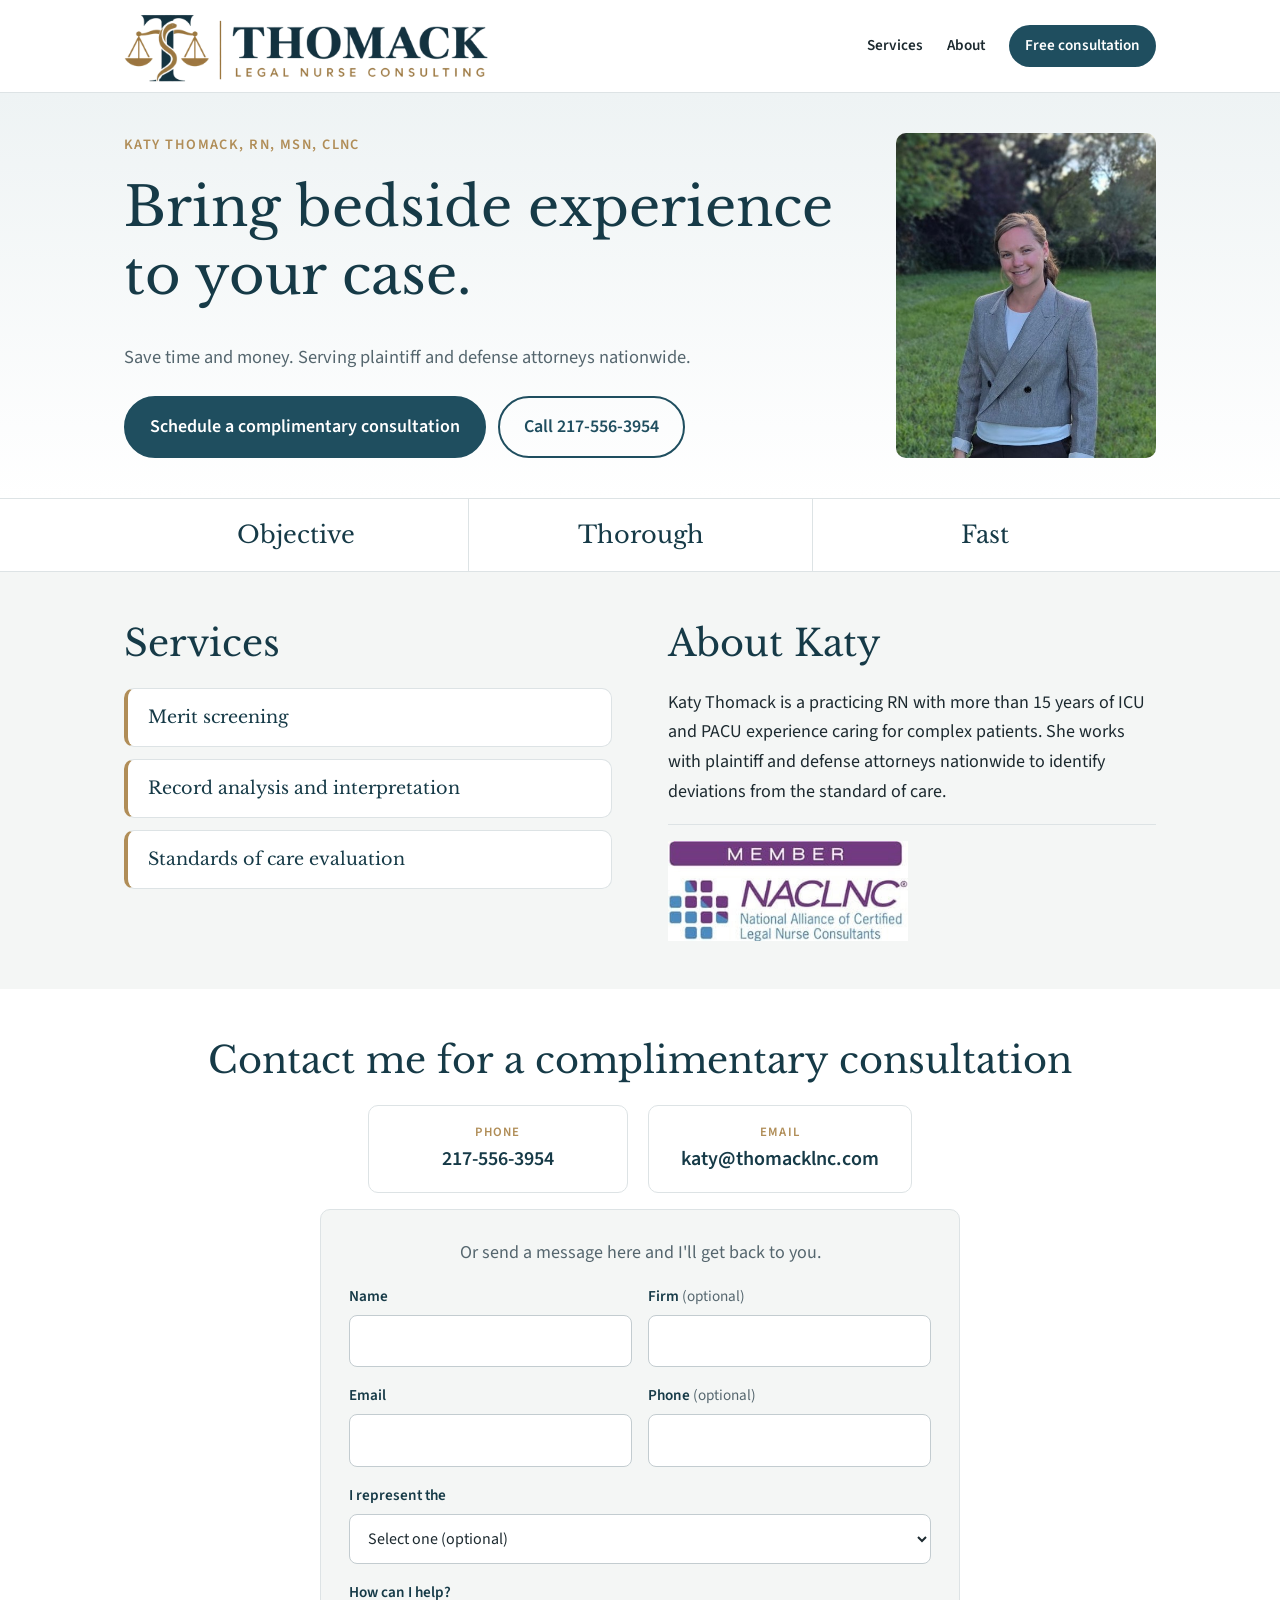
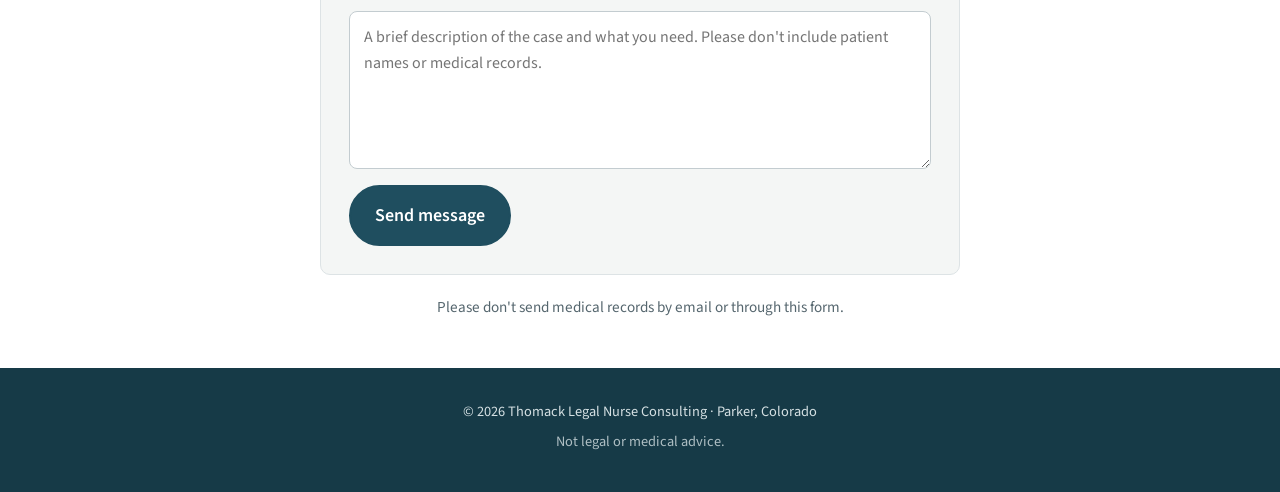
==== index.html @ 0034bd4a "Add contact form (Netlify Forms) with thank-you page Co-Authored-By: Claude Opus 5.5 <noreply@anthro" ====
<!doctype html>
<html lang="en">
<head>
  <meta charset="utf-8">
  <meta name="viewport" content="width=device-width, initial-scale=1">
  <title>Thomack Legal Nurse Consulting | Parker, CO</title>
  <meta name="description" content="Katy Thomack, RN, MSN, CLNC. Legal nurse consulting for plaintiff and defense attorneys nationwide. Merit screening, record analysis and interpretation, and standards of care evaluation.">
  <link rel="icon" href="images/favicon.png" type="image/png">
  <link rel="apple-touch-icon" href="images/apple-touch-icon.png">
  <link rel="preconnect" href="https://fonts.googleapis.com">
  <link rel="preconnect" href="https://fonts.gstatic.com" crossorigin>
  <link href="https://fonts.googleapis.com/css2?family=Libre+Baskerville:wght@400;700&family=Source+Sans+3:wght@400;600&display=swap" rel="stylesheet">
  <link rel="stylesheet" href="styles.css">
</head>
<body>

  <header class="site-header">
    <div class="container header-inner">
      <a href="#top" class="wordmark">
        <img src="images/logo.png" alt="Thomack Legal Nurse Consulting" width="1000" height="198">
      </a>
      <nav class="nav" aria-label="Main">
        <a href="#services">Services</a>
        <a href="#about">About</a>
        <a href="#contact" class="nav-cta">Free consultation</a>
      </nav>
    </div>
  </header>

  <main id="top">

    <section class="hero">
      <div class="container hero-grid">
        <div class="hero-text">
          <p class="eyebrow">Katy Thomack, RN, MSN, CLNC</p>
          <h1>Bring bedside experience to your case.</h1>
          <p class="lead">Save time and money. Serving plaintiff and defense attorneys nationwide.</p>
          <div class="hero-actions">
            <a href="#contact" class="btn btn-primary">Schedule a complimentary consultation</a>
            <a href="tel:+12175563954" class="btn btn-secondary">Call 217-556-3954</a>
          </div>
        </div>
        <img class="headshot" src="images/katy-thomack.jpg" alt="Katy Thomack, RN, MSN, CLNC" width="488" height="610">
      </div>
    </section>

    <section class="strengths" aria-label="Why work with me">
      <ul class="container strengths-list">
        <li>Objective</li>
        <li>Thorough</li>
        <li>Fast</li>
      </ul>
    </section>

    <section class="section section-alt">
      <div class="container info-grid">
        <div id="services">
          <h2 class="section-title">Services</h2>
          <ul class="services-list">
            <li>Merit screening</li>
            <li>Record analysis and interpretation</li>
            <li>Standards of care evaluation</li>
          </ul>
        </div>
        <div id="about">
          <h2 class="section-title">About Katy</h2>
          <p>
            Katy Thomack is a practicing RN with more than 15 years of ICU and PACU experience caring
            for complex patients. She works with plaintiff and defense attorneys nationwide to identify
            deviations from the standard of care.
          </p>
          <div class="membership">
            <a href="http://www.legalnurse.com/certified-legal-nurse-consultants/naclnc-association/naclnc-association-membership" target="_blank" rel="noopener">
              <img src="images/naclnc-member-seal.jpg" alt="Member, National Alliance of Certified Legal Nurse Consultants" width="314" height="130">
            </a>
          </div>
        </div>
      </div>
    </section>

    <section id="contact" class="section contact">
      <div class="container contact-inner">
        <h2 class="section-title">Contact me for a complimentary consultation</h2>
        <div class="contact-methods">
          <a href="tel:+12175563954" class="contact-item">
            <span class="contact-label">Phone</span>
            <span class="contact-value">217-556-3954</span>
          </a>
          <a href="mailto:katy@thomacklnc.com" class="contact-item">
            <span class="contact-label">Email</span>
            <span class="contact-value">katy@thomacklnc.com</span>
          </a>
        </div>

        <form class="contact-form" name="contact" method="POST" action="/thanks.html" data-netlify="true" netlify-honeypot="company-website">
          <input type="hidden" name="form-name" value="contact">
          <p class="form-hp" aria-hidden="true">
            <label>Leave this empty <input name="company-website" tabindex="-1" autocomplete="off"></label>
          </p>
          <p class="form-intro">Or send a message here and I'll get back to you.</p>
          <div class="form-row">
            <label>
              <span>Name</span>
              <input type="text" name="name" autocomplete="name" required>
            </label>
            <label>
              <span>Firm <em>(optional)</em></span>
              <input type="text" name="firm" autocomplete="organization">
            </label>
          </div>
          <div class="form-row">
            <label>
              <span>Email</span>
              <input type="email" name="email" autocomplete="email" required>
            </label>
            <label>
              <span>Phone <em>(optional)</em></span>
              <input type="tel" name="phone" autocomplete="tel">
            </label>
          </div>
          <label>
            <span>I represent the</span>
            <select name="side">
              <option value="">Select one (optional)</option>
              <option>Plaintiff</option>
              <option>Defense</option>
            </select>
          </label>
          <label>
            <span>How can I help?</span>
            <textarea name="message" rows="5" required placeholder="A brief description of the case and what you need. Please don't include patient names or medical records."></textarea>
          </label>
          <button type="submit" class="btn btn-primary">Send message</button>
        </form>

        <p class="note">Please don't send medical records by email or through this form.</p>
      </div>
    </section>

  </main>

  <footer class="site-footer">
    <div class="container">
      <p>&copy; 2026 Thomack Legal Nurse Consulting &middot; Parker, Colorado</p>
      <p class="disclaimer">Not legal or medical advice.</p>
    </div>
  </footer>

</body>
</html>
---- styles.css ----
:root {
  --ink: #1d2a30;
  --muted: #55666e;
  --brand: #1f4e5f;
  --brand-dark: #163a47;
  --accent: #b08d57;
  --bg: #ffffff;
  --bg-alt: #f4f6f5;
  --line: #dde3e5;
  --radius: 10px;
  --serif: "Libre Baskerville", Georgia, serif;
  --sans: "Source Sans 3", system-ui, -apple-system, "Segoe UI", sans-serif;
}

* { box-sizing: border-box; }

html { scroll-behavior: smooth; scroll-padding-top: 100px; }

body {
  margin: 0;
  background: var(--bg);
  color: var(--ink);
  font-family: var(--sans);
  font-size: 18px;
  line-height: 1.65;
}

img { max-width: 100%; height: auto; display: block; }

a { color: var(--brand); }

h1, h2, h3 {
  font-family: var(--serif);
  font-weight: 400;
  line-height: 1.25;
  margin: 0 0 0.6em;
}

.container {
  max-width: 1080px;
  margin: 0 auto;
  padding: 0 24px;
}

/* Header */
.site-header {
  position: sticky;
  top: 0;
  z-index: 10;
  background: rgba(255, 255, 255, 0.96);
  border-bottom: 1px solid var(--line);
}

.header-inner {
  display: flex;
  align-items: center;
  justify-content: space-between;
  gap: 16px;
  min-height: 68px;
}

.wordmark { display: block; padding: 10px 0; }
.wordmark img { height: 72px; width: auto; }

.nav { display: flex; align-items: center; gap: 24px; }

.nav a {
  color: var(--ink);
  text-decoration: none;
  font-weight: 600;
  font-size: 0.95rem;
}

.nav a:hover { color: var(--brand); }

.nav .nav-cta {
  white-space: nowrap;
  color: #fff;
  background: var(--brand);
  padding: 8px 16px;
  border-radius: 999px;
}

.nav .nav-cta:hover { background: var(--brand-dark); color: #fff; }

/* Hero */
.hero {
  padding: 40px 0;
  background: linear-gradient(180deg, #eef3f4 0%, var(--bg) 100%);
}

.eyebrow {
  margin: 0 0 16px;
  font-size: 0.9rem;
  font-weight: 600;
  letter-spacing: 0.1em;
  text-transform: uppercase;
  color: var(--accent);
}

.hero-grid {
  display: grid;
  grid-template-columns: 1fr 260px;
  gap: 48px;
  align-items: center;
}

.hero h1 {
  font-size: clamp(2.1rem, 5vw, 3.4rem);
  max-width: 20ch;
  color: var(--brand-dark);
}

.lead {
  font-size: 1.15rem;
  color: var(--muted);
  max-width: 44em;
}

.hero-actions { display: flex; flex-wrap: wrap; gap: 12px; margin-top: 24px; }

.btn {
  display: inline-block;
  padding: 14px 24px;
  border-radius: 999px;
  font-weight: 600;
  text-decoration: none;
  border: 2px solid var(--brand);
}

.btn-primary { background: var(--brand); color: #fff; }
.btn-primary:hover { background: var(--brand-dark); border-color: var(--brand-dark); }
.btn-secondary { background: transparent; color: var(--brand); }
.btn-secondary:hover { background: #eef3f4; }

/* Strengths */
.strengths { border-top: 1px solid var(--line); border-bottom: 1px solid var(--line); }

.strengths-list {
  list-style: none;
  margin: 0 auto;
  display: grid;
  grid-template-columns: repeat(3, 1fr);
}

.strengths-list li {
  padding: 16px;
  text-align: center;
  font-family: var(--serif);
  font-size: 1.5rem;
  color: var(--brand-dark);
}

.strengths-list li + li { border-left: 1px solid var(--line); }

/* Sections */
.section { padding: 48px 0; }
.section-alt { background: var(--bg-alt); }

.section-title {
  font-size: clamp(1.7rem, 3.5vw, 2.3rem);
  color: var(--brand-dark);
}

.services-list {
  list-style: none;
  padding: 0;
  margin: 0;
  display: grid;
  gap: 12px;
}

.services-list li {
  background: var(--bg);
  border: 1px solid var(--line);
  border-left: 4px solid var(--accent);
  border-radius: var(--radius);
  padding: 14px 20px;
  font-family: var(--serif);
  font-size: 1.1rem;
  color: var(--brand-dark);
}

/* Services + About */
.info-grid {
  display: grid;
  grid-template-columns: 1fr 1fr;
  gap: 56px;
  align-items: start;
}

.info-grid p { margin-top: 0; }

.headshot { border-radius: var(--radius); width: 100%; }


.membership {
  display: flex;
  align-items: center;
  gap: 16px;
  margin-top: 16px;
  padding-top: 16px;
  border-top: 1px solid var(--line);
}

.membership img { width: 240px; }

/* Contact */
.contact { text-align: center; }

.contact-methods {
  display: flex;
  justify-content: center;
  flex-wrap: wrap;
  gap: 20px;
  margin: 20px 0 16px;
}

.contact-item {
  display: flex;
  flex-direction: column;
  min-width: 260px;
  padding: 16px 32px;
  border: 1px solid var(--line);
  border-radius: var(--radius);
  text-decoration: none;
  color: var(--ink);
}

.contact-item:hover { border-color: var(--brand); }

.contact-label {
  font-size: 0.8rem;
  font-weight: 600;
  letter-spacing: 0.1em;
  text-transform: uppercase;
  color: var(--accent);
}

.contact-value { font-size: 1.25rem; font-weight: 600; color: var(--brand-dark); overflow-wrap: anywhere; }

.contact-form {
  max-width: 640px;
  margin: 8px auto 20px;
  padding: 28px;
  display: grid;
  gap: 16px;
  text-align: left;
  background: var(--bg-alt);
  border: 1px solid var(--line);
  border-radius: var(--radius);
}

.form-intro { margin: 0; color: var(--muted); text-align: center; }

.form-row { display: grid; grid-template-columns: 1fr 1fr; gap: 16px; }

.contact-form label { display: grid; gap: 6px; }

.contact-form label span { font-size: 0.95rem; font-weight: 600; color: var(--brand-dark); }
.contact-form label em { font-style: normal; font-weight: 400; color: var(--muted); }

.contact-form input,
.contact-form select,
.contact-form textarea {
  width: 100%;
  padding: 12px 14px;
  font: inherit;
  font-size: 1rem;
  color: var(--ink);
  background: var(--bg);
  border: 1px solid #c3ccd0;
  border-radius: 8px;
}

.contact-form textarea { resize: vertical; min-height: 130px; }

.contact-form input:focus,
.contact-form select:focus,
.contact-form textarea:focus {
  outline: 2px solid var(--brand);
  outline-offset: 1px;
  border-color: var(--brand);
}

.contact-form button { justify-self: start; font: inherit; font-weight: 600; cursor: pointer; }

.form-hp { position: absolute; left: -9999px; }

.note { font-size: 0.95rem; color: var(--muted); max-width: 36em; margin: 0 auto; }

/* Footer */
.site-footer {
  background: var(--brand-dark);
  color: #d5e0e3;
  padding: 32px 0;
  font-size: 0.9rem;
  text-align: center;
}

.site-footer p { margin: 0 0 6px; }
.disclaimer { opacity: 0.8; }

/* Small screens */
@media (max-width: 800px) {
  body { font-size: 17px; }
  .container { padding: 0 16px; }
  .wordmark img { height: 52px; }
  .nav .nav-cta { padding: 8px 12px; font-size: 0.85rem; }
  .nav { gap: 14px; }
  .nav a:not(.nav-cta) { display: none; }
  .hero { padding: 28px 0; }
  .hero-grid { grid-template-columns: 1fr; gap: 20px; }
  .hero .headshot { order: -1; max-width: 180px; }
  .strengths-list li { padding: 12px 8px; font-size: 1.2rem; }
  .section { padding: 36px 0; }
  .info-grid { grid-template-columns: 1fr; gap: 32px; }
  .contact-item { min-width: 0; width: 100%; }
  .contact-form { padding: 20px 16px; }
  .form-row { grid-template-columns: 1fr; }
  .contact-form button { justify-self: stretch; }
}

@media (max-width: 480px) {
  .wordmark img { height: 48px; }
  .nav { display: none; }
}
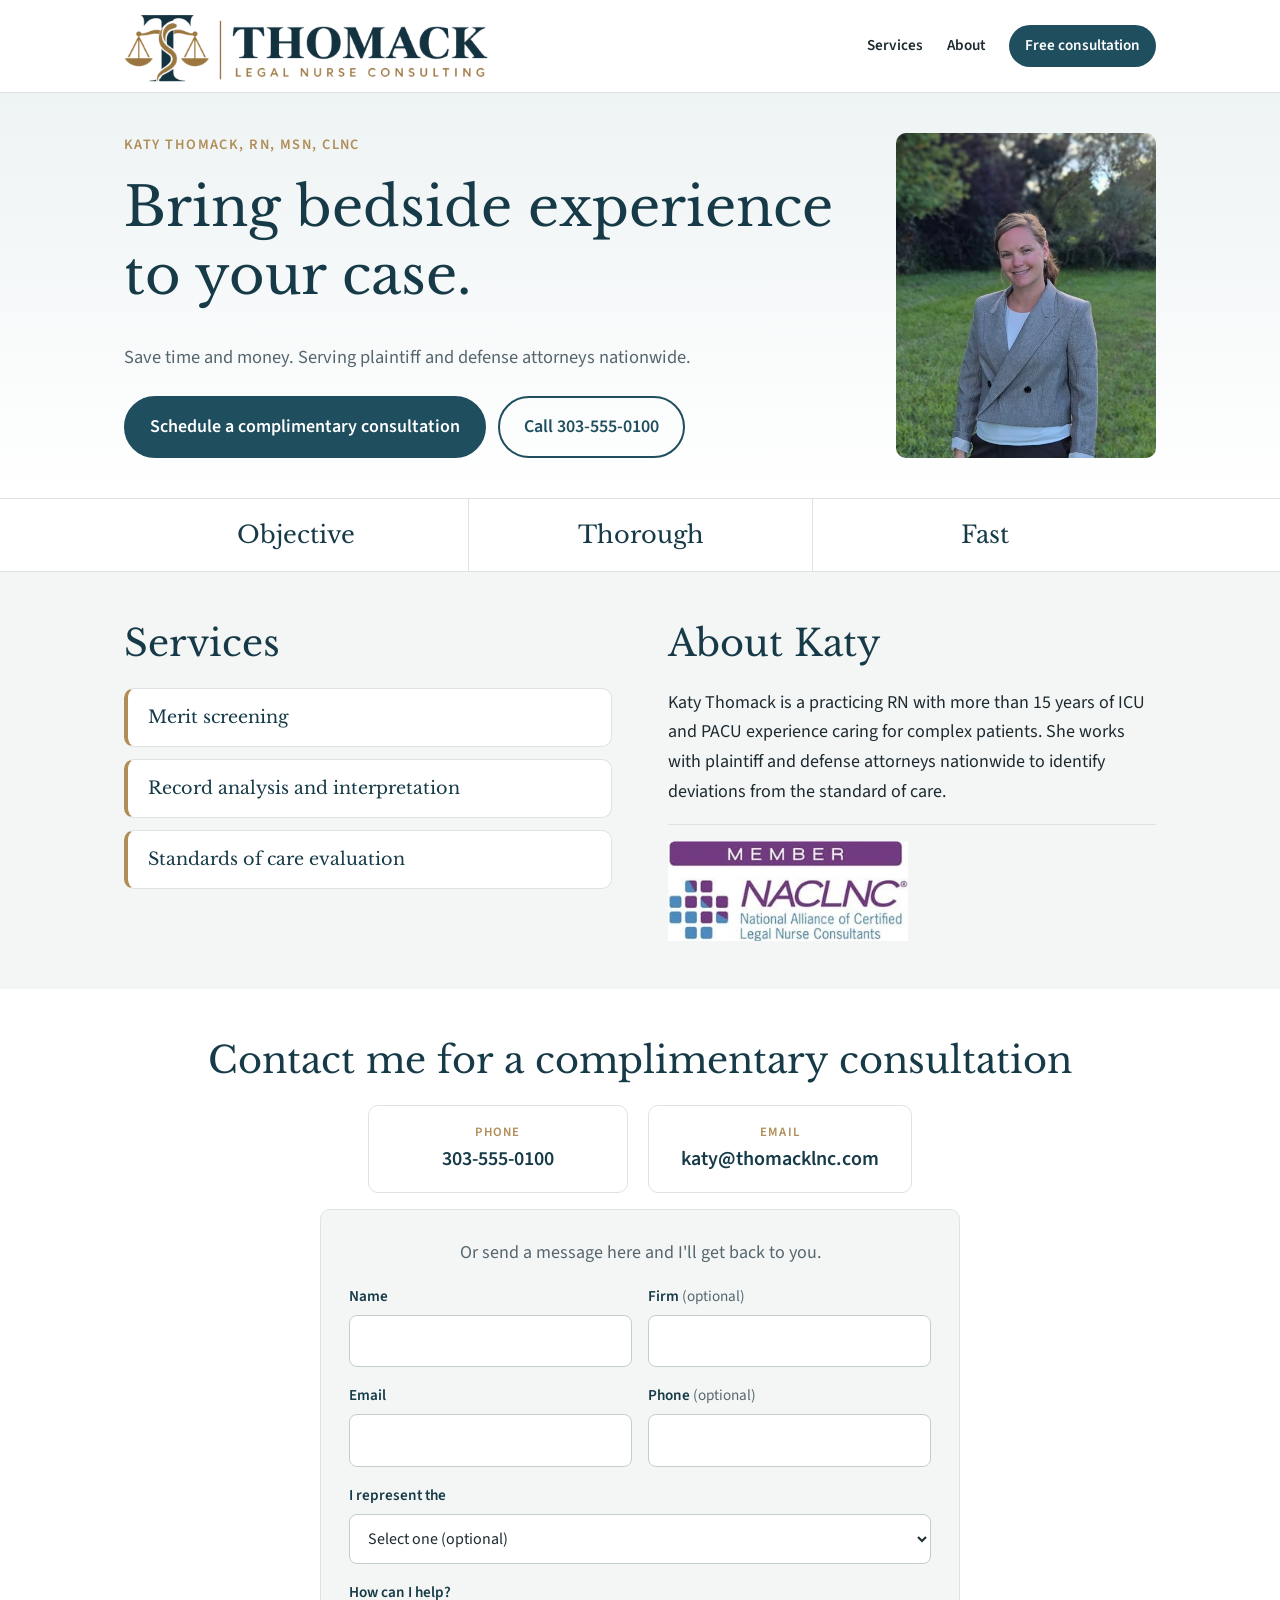
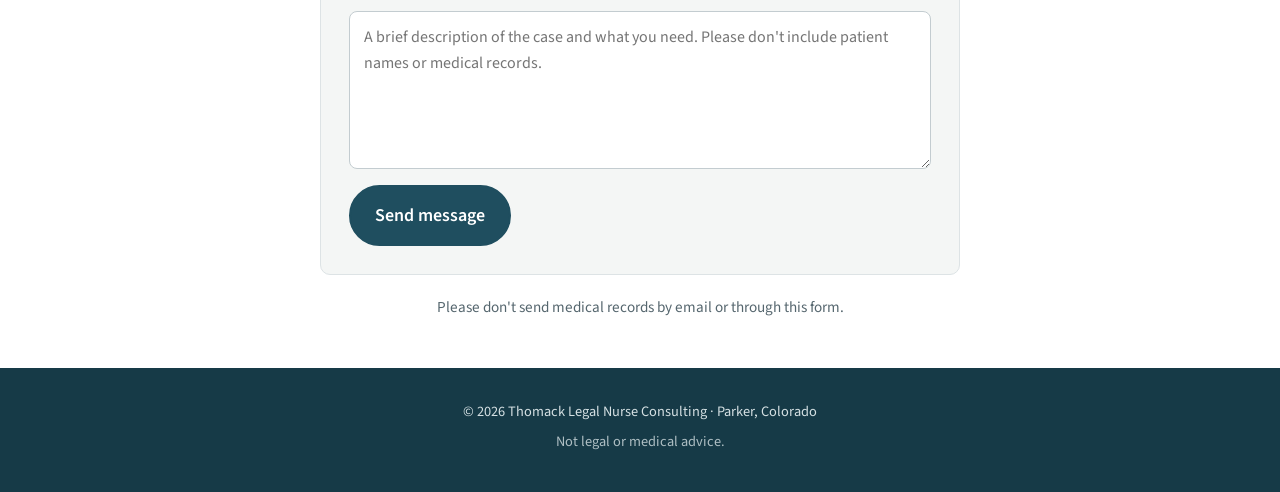
==== commit ed9c543f: "Use placeholder phone number (303-555-0100) until business line is set up Co-Authored-By: Claude Opu" ====
--- a/index.html
+++ b/index.html
@@ -37,7 +37,7 @@
           <p class="lead">Save time and money. Serving plaintiff and defense attorneys nationwide.</p>
           <div class="hero-actions">
             <a href="#contact" class="btn btn-primary">Schedule a complimentary consultation</a>
-            <a href="tel:+12175563954" class="btn btn-secondary">Call 217-556-3954</a>
+            <a href="tel:+13035550100" class="btn btn-secondary">Call 303-555-0100</a>
           </div>
         </div>
         <img class="headshot" src="images/katy-thomack.jpg" alt="Katy Thomack, RN, MSN, CLNC" width="488" height="610">
@@ -82,9 +82,9 @@
       <div class="container contact-inner">
         <h2 class="section-title">Contact me for a complimentary consultation</h2>
         <div class="contact-methods">
-          <a href="tel:+12175563954" class="contact-item">
+          <a href="tel:+13035550100" class="contact-item">
             <span class="contact-label">Phone</span>
-            <span class="contact-value">217-556-3954</span>
+            <span class="contact-value">303-555-0100</span>
           </a>
           <a href="mailto:katy@thomacklnc.com" class="contact-item">
             <span class="contact-label">Email</span>
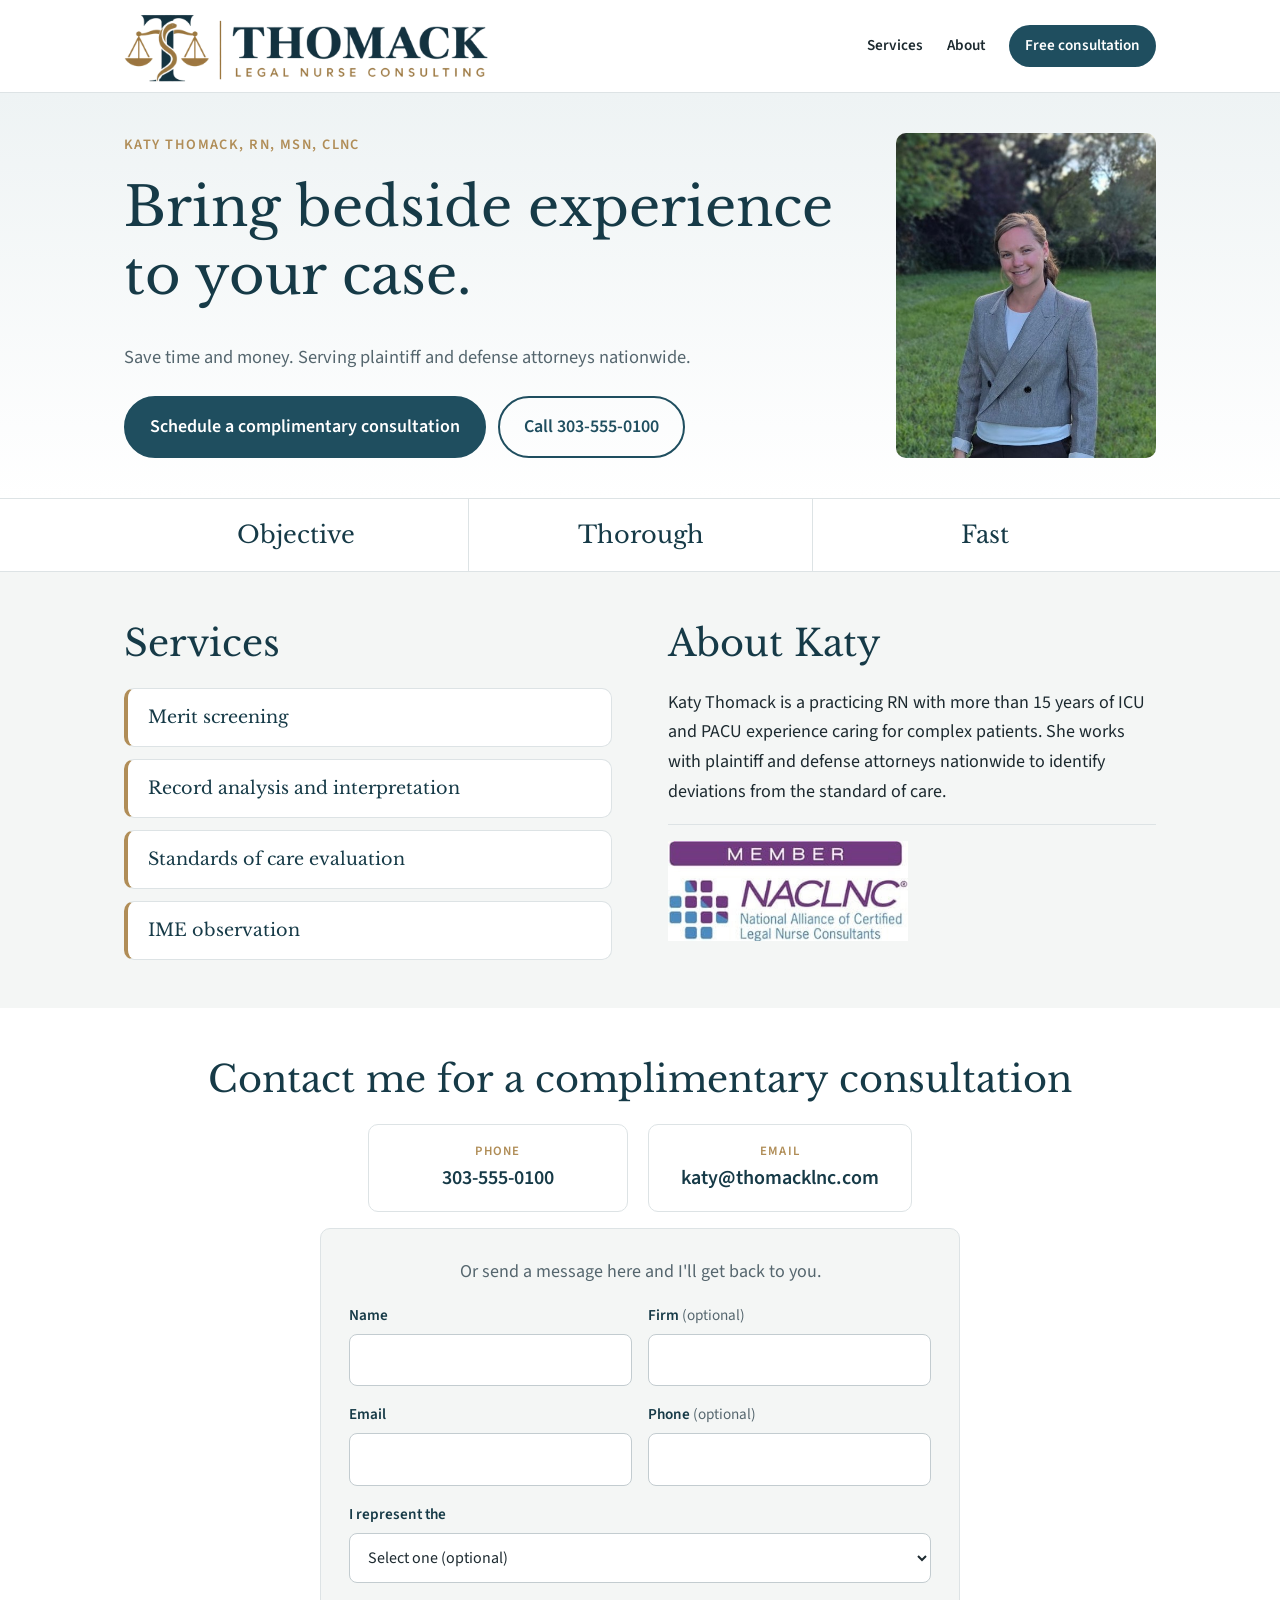
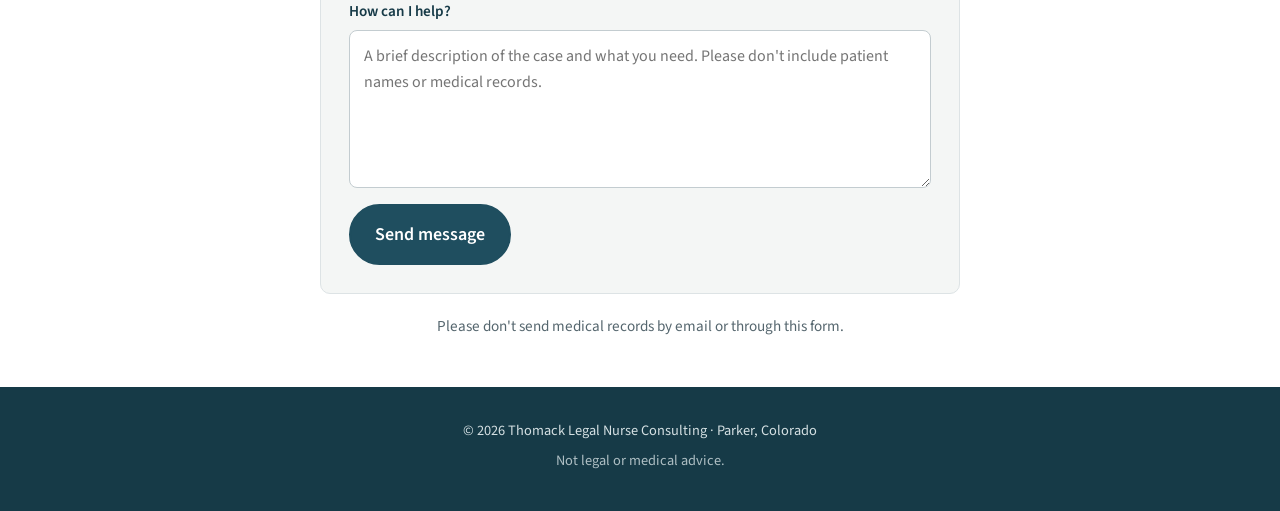
==== commit c0ca9ca6: "Add IME observation to services list Co-Authored-By: Claude Opus 5.5 <noreply@anthropic.com> Claude-" ====
--- a/index.html
+++ b/index.html
@@ -4,7 +4,7 @@
   <meta charset="utf-8">
   <meta name="viewport" content="width=device-width, initial-scale=1">
   <title>Thomack Legal Nurse Consulting | Parker, CO</title>
-  <meta name="description" content="Katy Thomack, RN, MSN, CLNC. Legal nurse consulting for plaintiff and defense attorneys nationwide. Merit screening, record analysis and interpretation, and standards of care evaluation.">
+  <meta name="description" content="Katy Thomack, RN, MSN, CLNC. Legal nurse consulting for plaintiff and defense attorneys nationwide. Merit screening, record analysis and interpretation, standards of care evaluation, and IME observation.">
   <link rel="icon" href="images/favicon.png" type="image/png">
   <link rel="apple-touch-icon" href="images/apple-touch-icon.png">
   <link rel="preconnect" href="https://fonts.googleapis.com">
@@ -60,6 +60,7 @@
             <li>Merit screening</li>
             <li>Record analysis and interpretation</li>
             <li>Standards of care evaluation</li>
+            <li>IME observation</li>
           </ul>
         </div>
         <div id="about">
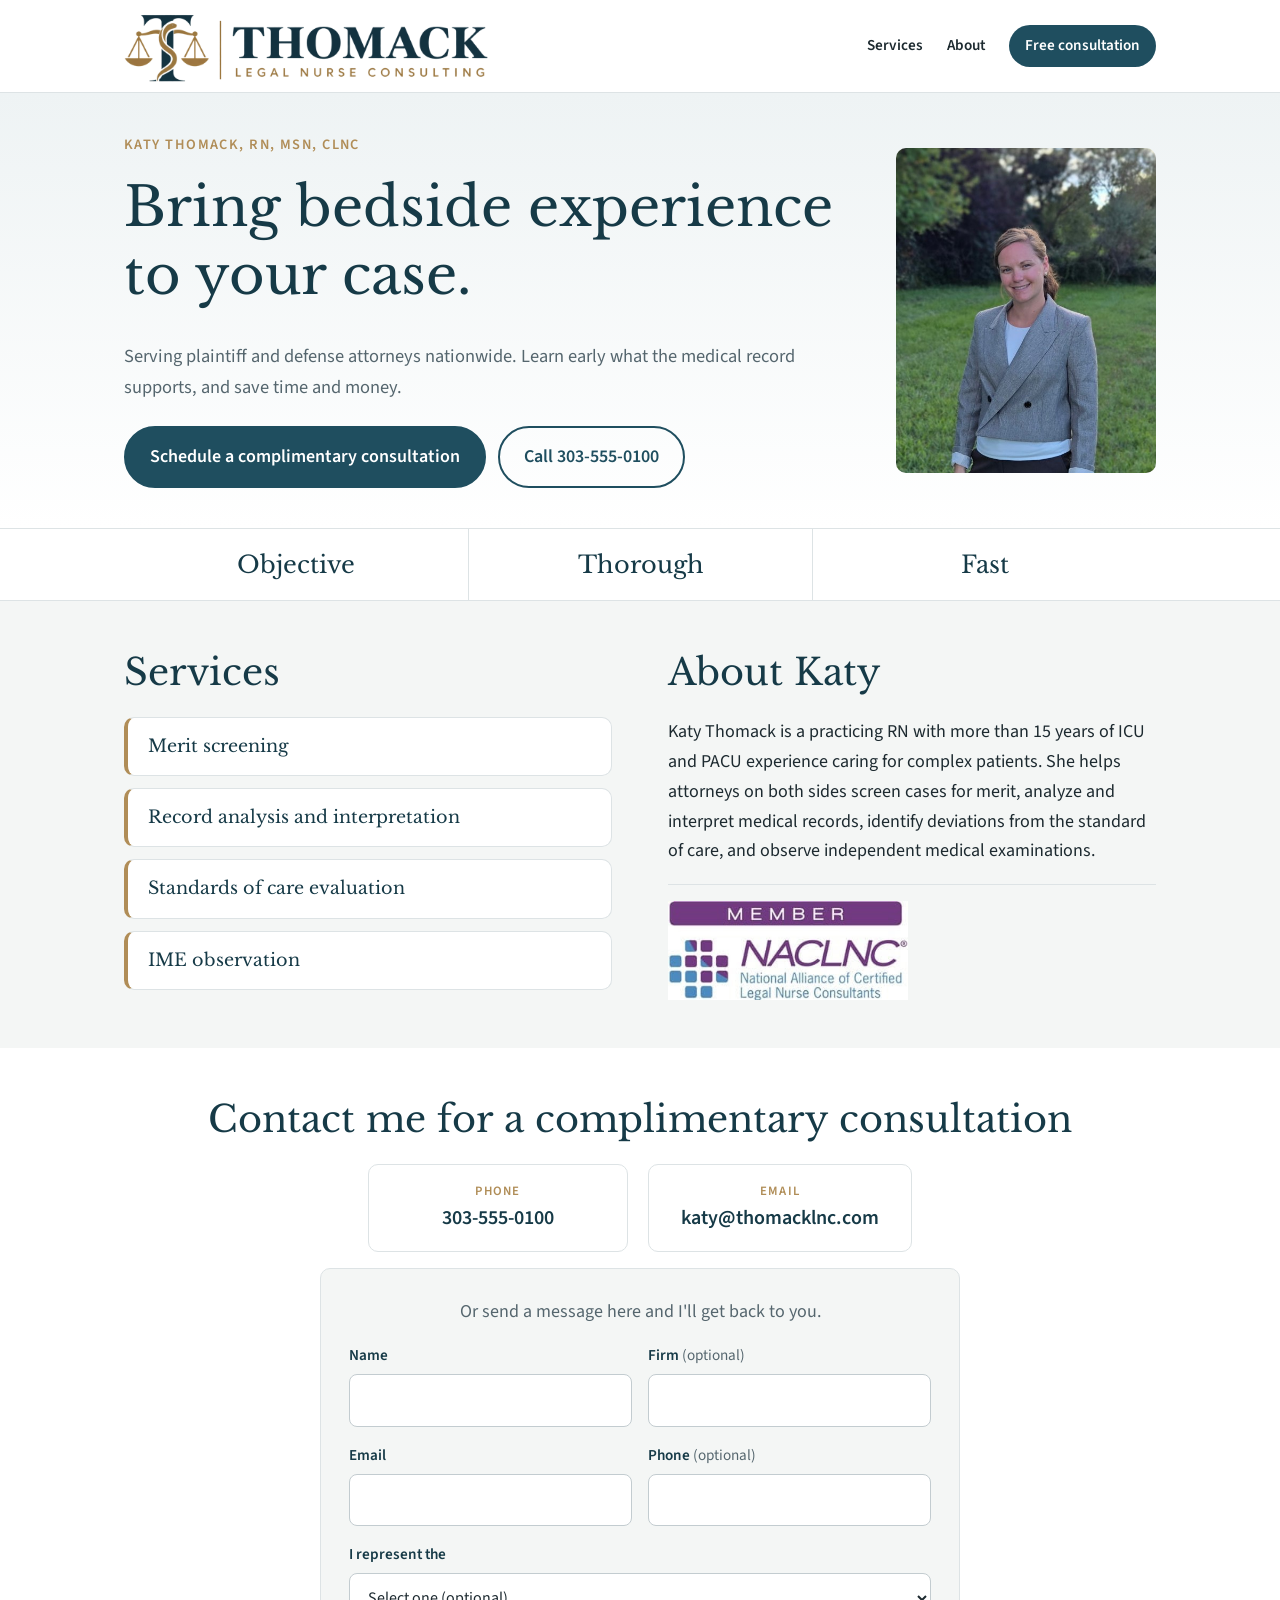
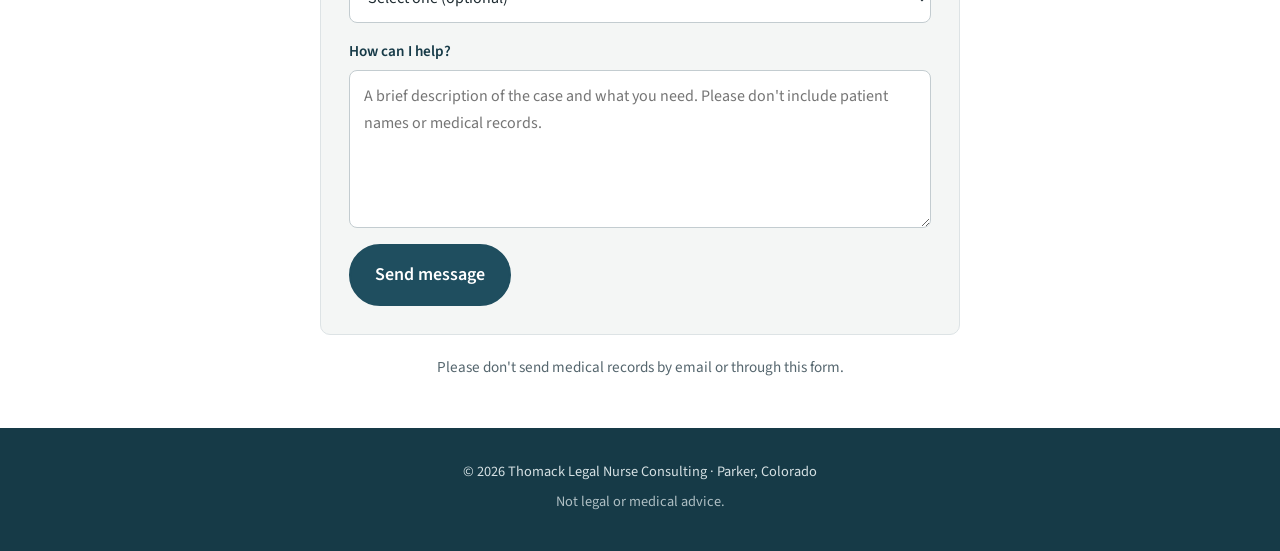
==== commit db73167b: "Reword hero lead and About paragraph Separate the audience line from the time-and-money appeal and g" ====
--- a/index.html
+++ b/index.html
@@ -34,7 +34,7 @@
         <div class="hero-text">
           <p class="eyebrow">Katy Thomack, RN, MSN, CLNC</p>
           <h1>Bring bedside experience to your case.</h1>
-          <p class="lead">Save time and money. Serving plaintiff and defense attorneys nationwide.</p>
+          <p class="lead">Serving plaintiff and defense attorneys nationwide. Learn early what the medical record supports, and save time and money.</p>
           <div class="hero-actions">
             <a href="#contact" class="btn btn-primary">Schedule a complimentary consultation</a>
             <a href="tel:+13035550100" class="btn btn-secondary">Call 303-555-0100</a>
@@ -67,8 +67,9 @@
           <h2 class="section-title">About Katy</h2>
           <p>
             Katy Thomack is a practicing RN with more than 15 years of ICU and PACU experience caring
-            for complex patients. She works with plaintiff and defense attorneys nationwide to identify
-            deviations from the standard of care.
+            for complex patients. She helps attorneys on both sides screen cases for merit, analyze and
+            interpret medical records, identify deviations from the standard of care, and observe
+            independent medical examinations.
           </p>
           <div class="membership">
             <a href="http://www.legalnurse.com/certified-legal-nurse-consultants/naclnc-association/naclnc-association-membership" target="_blank" rel="noopener">
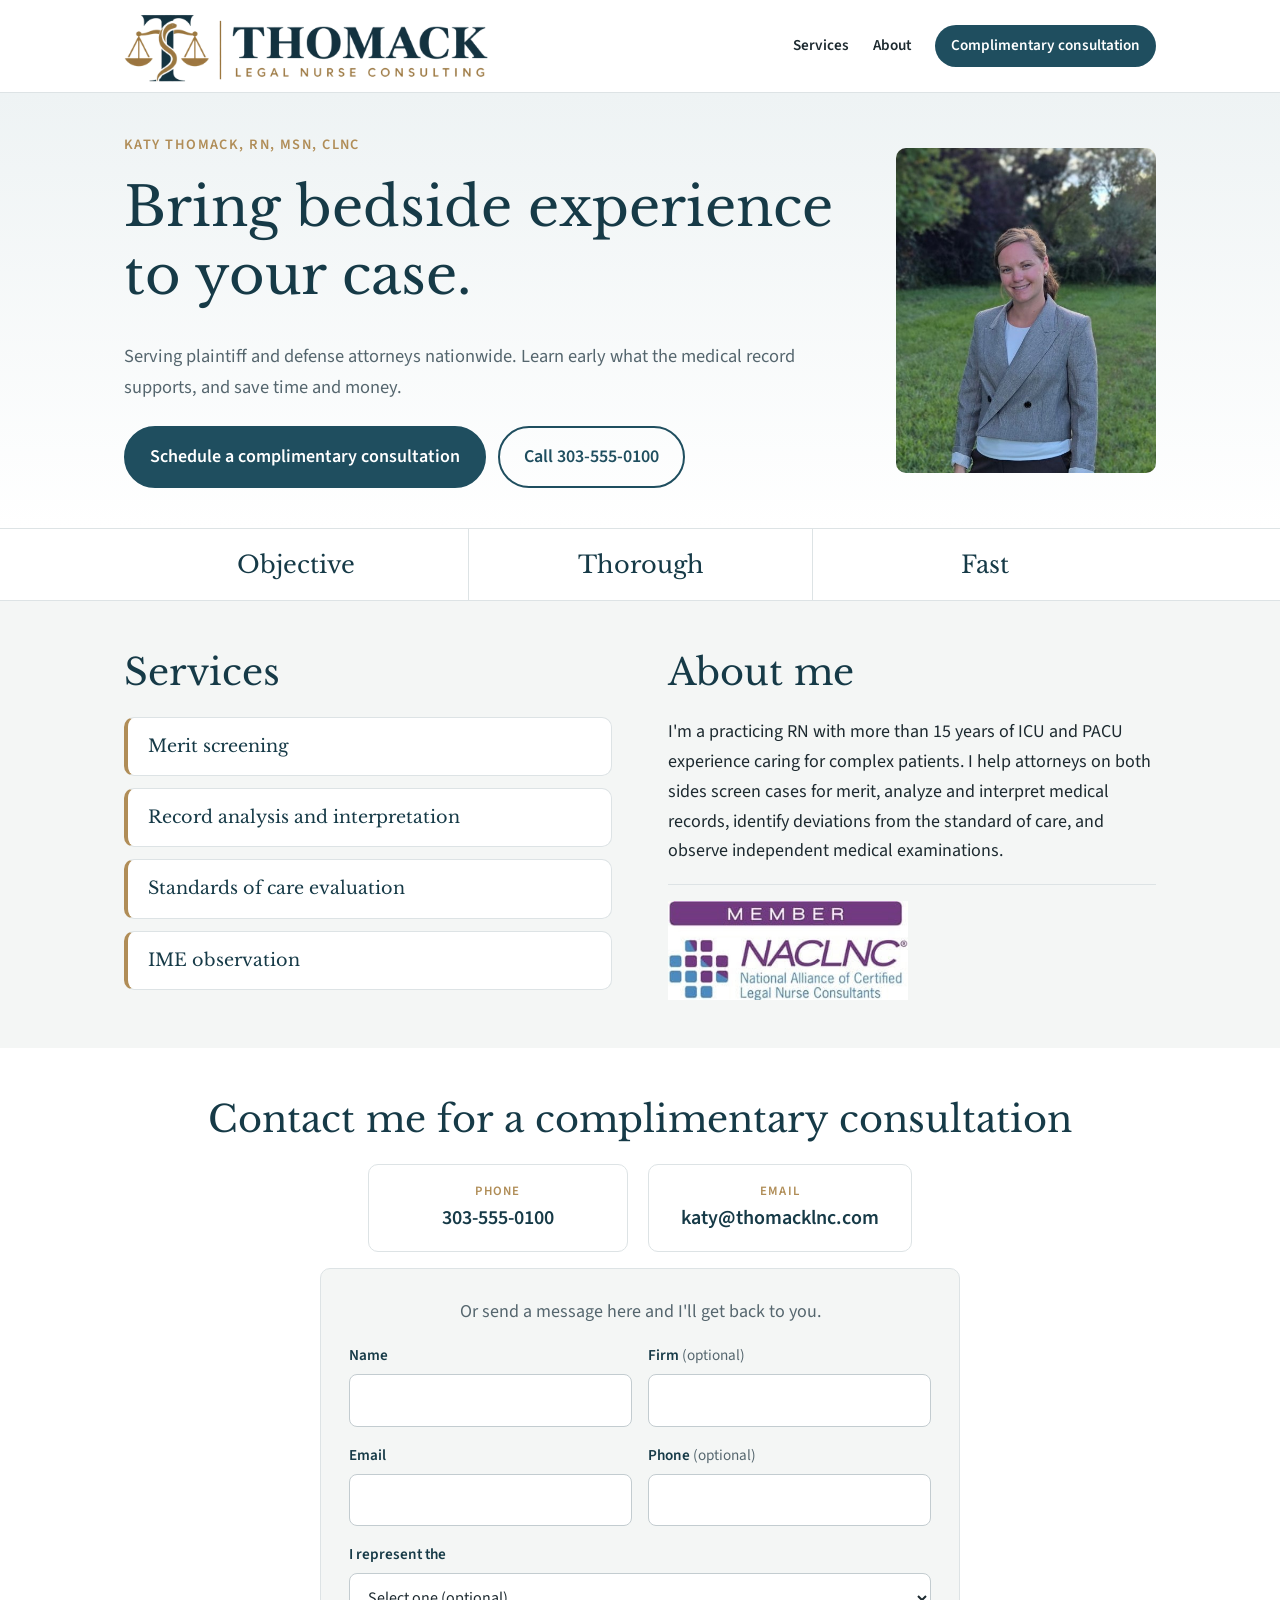
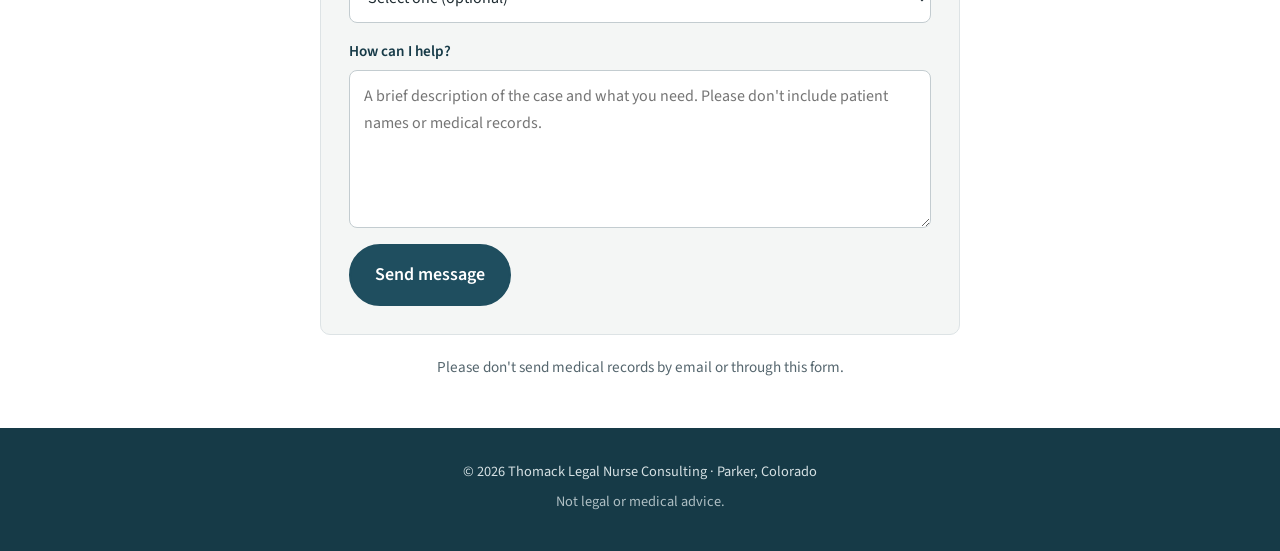
==== commit 243f594a: "Use first person throughout and 'complimentary' consistently Co-Authored-By: Claude Opus 5.5 <norepl" ====
--- a/index.html
+++ b/index.html
@@ -22,7 +22,7 @@
       <nav class="nav" aria-label="Main">
         <a href="#services">Services</a>
         <a href="#about">About</a>
-        <a href="#contact" class="nav-cta">Free consultation</a>
+        <a href="#contact" class="nav-cta">Complimentary consultation</a>
       </nav>
     </div>
   </header>
@@ -64,10 +64,10 @@
           </ul>
         </div>
         <div id="about">
-          <h2 class="section-title">About Katy</h2>
+          <h2 class="section-title">About me</h2>
           <p>
-            Katy Thomack is a practicing RN with more than 15 years of ICU and PACU experience caring
-            for complex patients. She helps attorneys on both sides screen cases for merit, analyze and
+            I'm a practicing RN with more than 15 years of ICU and PACU experience caring
+            for complex patients. I help attorneys on both sides screen cases for merit, analyze and
             interpret medical records, identify deviations from the standard of care, and observe
             independent medical examinations.
           </p>
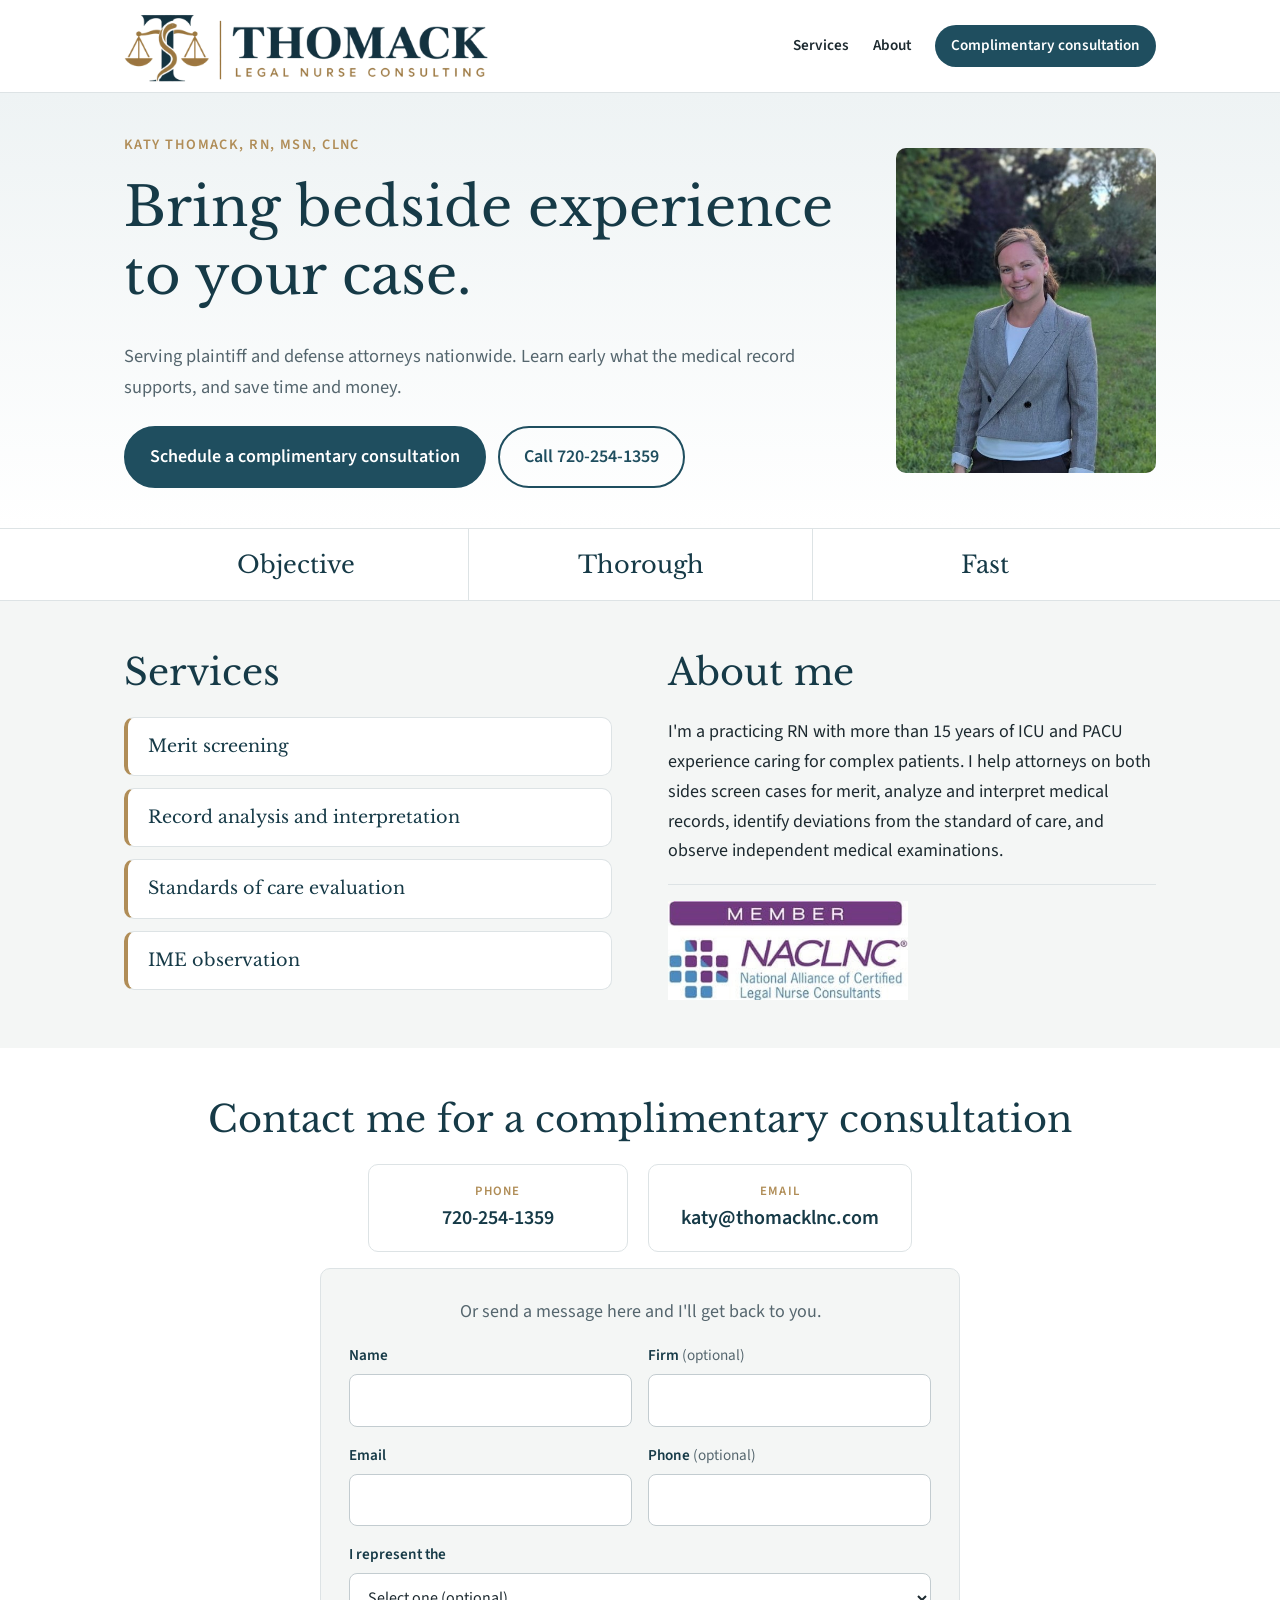
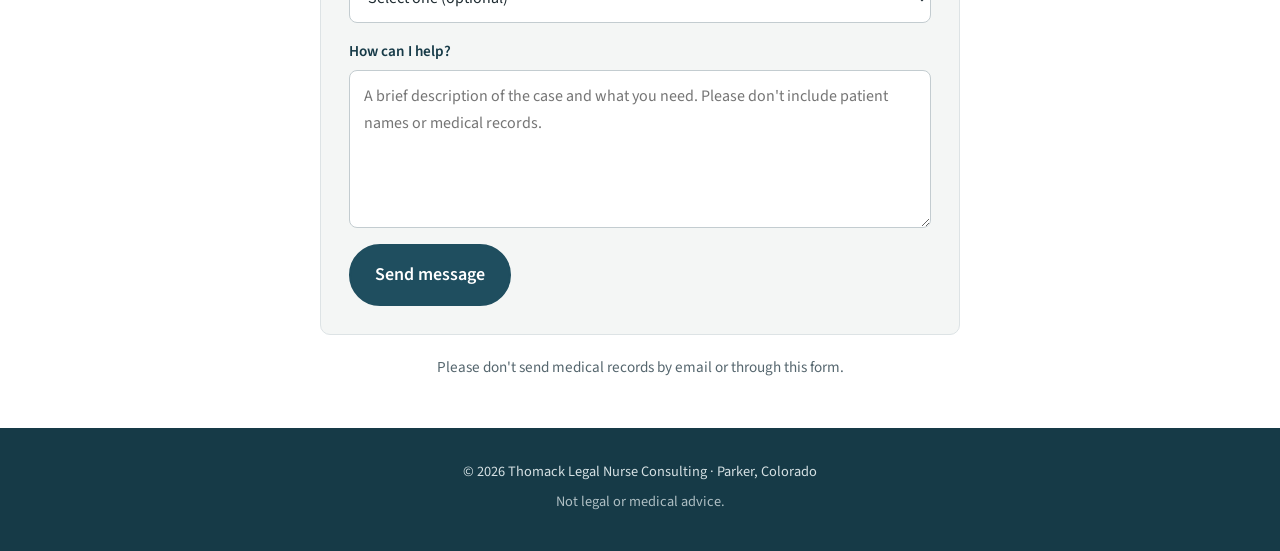
==== commit 52e623cf: "Replace placeholder phone number with real business line (720-254-1359) Co-Authored-By: Claude Opus " ====
--- a/index.html
+++ b/index.html
@@ -37,7 +37,7 @@
           <p class="lead">Serving plaintiff and defense attorneys nationwide. Learn early what the medical record supports, and save time and money.</p>
           <div class="hero-actions">
             <a href="#contact" class="btn btn-primary">Schedule a complimentary consultation</a>
-            <a href="tel:+13035550100" class="btn btn-secondary">Call 303-555-0100</a>
+            <a href="tel:+17202541359" class="btn btn-secondary">Call 720-254-1359</a>
           </div>
         </div>
         <img class="headshot" src="images/katy-thomack.jpg" alt="Katy Thomack, RN, MSN, CLNC" width="488" height="610">
@@ -72,7 +72,7 @@
             independent medical examinations.
           </p>
           <div class="membership">
-            <a href="http://www.legalnurse.com/certified-legal-nurse-consultants/naclnc-association/naclnc-association-membership" target="_blank" rel="noopener">
+            <a href="https://www.legalnurse.com/certified-legal-nurse-consultants/naclnc-association/naclnc-association-membership" target="_blank" rel="noopener">
               <img src="images/naclnc-member-seal.jpg" alt="Member, National Alliance of Certified Legal Nurse Consultants" width="314" height="130">
             </a>
           </div>
@@ -84,9 +84,9 @@
       <div class="container contact-inner">
         <h2 class="section-title">Contact me for a complimentary consultation</h2>
         <div class="contact-methods">
-          <a href="tel:+13035550100" class="contact-item">
+          <a href="tel:+17202541359" class="contact-item">
             <span class="contact-label">Phone</span>
-            <span class="contact-value">303-555-0100</span>
+            <span class="contact-value">720-254-1359</span>
           </a>
           <a href="mailto:katy@thomacklnc.com" class="contact-item">
             <span class="contact-label">Email</span>
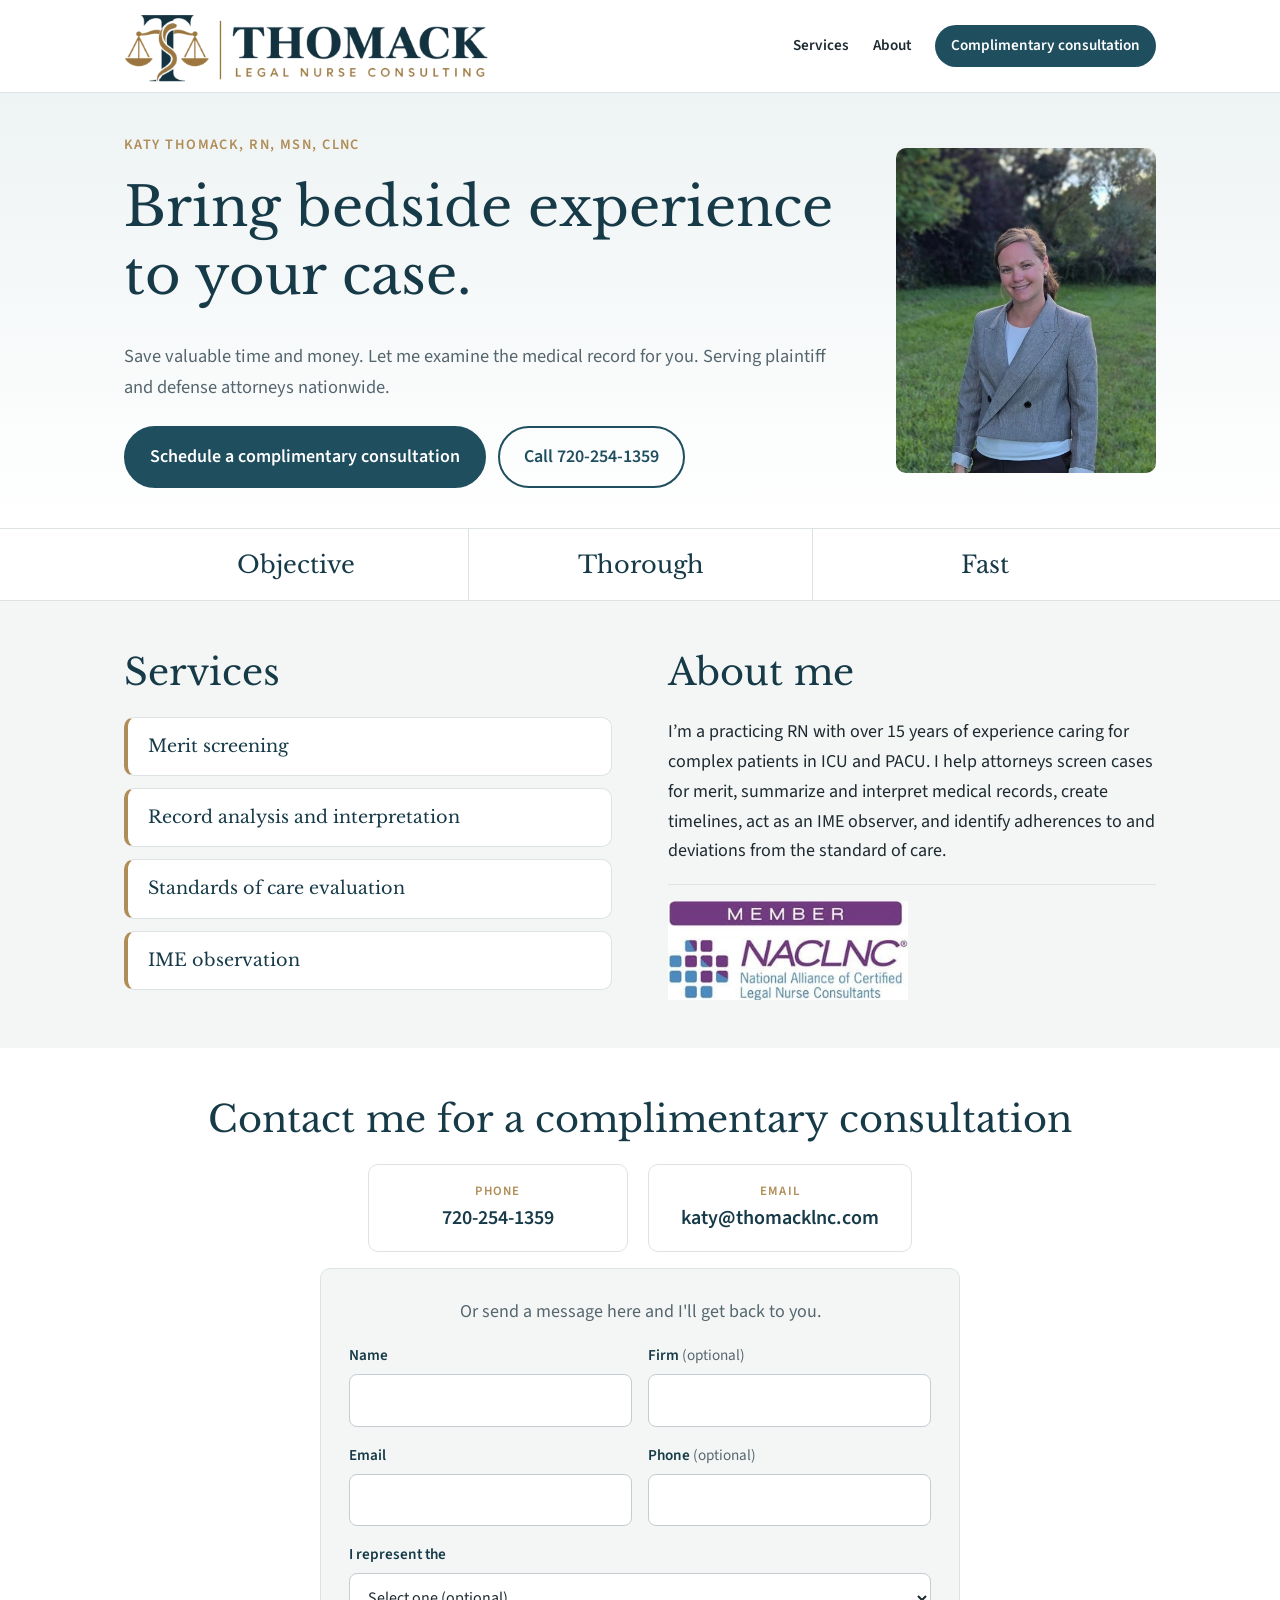
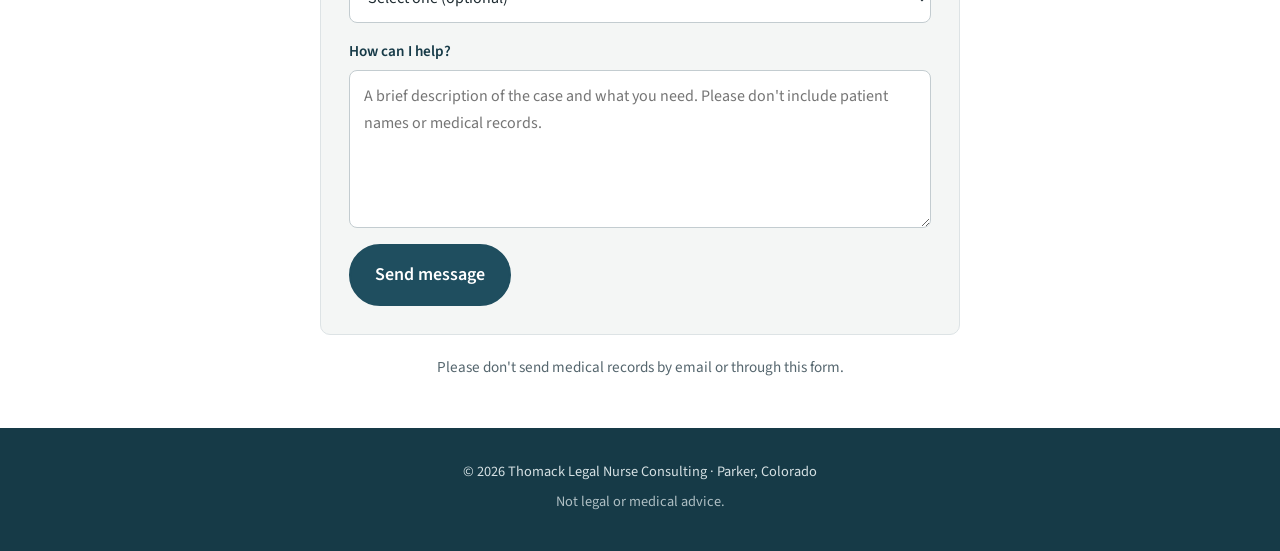
==== commit 6a6ec328: "Update hero tagline and About me text Co-Authored-By: Claude Opus 5.5 <noreply@anthropic.com> Claude" ====
--- a/index.html
+++ b/index.html
@@ -34,7 +34,7 @@
         <div class="hero-text">
           <p class="eyebrow">Katy Thomack, RN, MSN, CLNC</p>
           <h1>Bring bedside experience to your case.</h1>
-          <p class="lead">Serving plaintiff and defense attorneys nationwide. Learn early what the medical record supports, and save time and money.</p>
+          <p class="lead">Save valuable time and money. Let me examine the medical record for you. Serving plaintiff and defense attorneys nationwide.</p>
           <div class="hero-actions">
             <a href="#contact" class="btn btn-primary">Schedule a complimentary consultation</a>
             <a href="tel:+17202541359" class="btn btn-secondary">Call 720-254-1359</a>
@@ -66,10 +66,10 @@
         <div id="about">
           <h2 class="section-title">About me</h2>
           <p>
-            I'm a practicing RN with more than 15 years of ICU and PACU experience caring
-            for complex patients. I help attorneys on both sides screen cases for merit, analyze and
-            interpret medical records, identify deviations from the standard of care, and observe
-            independent medical examinations.
+            I’m a practicing RN with over 15 years of experience caring for complex patients in
+            ICU and PACU. I help attorneys screen cases for merit, summarize and interpret medical
+            records, create timelines, act as an IME observer, and identify adherences to and
+            deviations from the standard of care.
           </p>
           <div class="membership">
             <a href="https://www.legalnurse.com/certified-legal-nurse-consultants/naclnc-association/naclnc-association-membership" target="_blank" rel="noopener">
